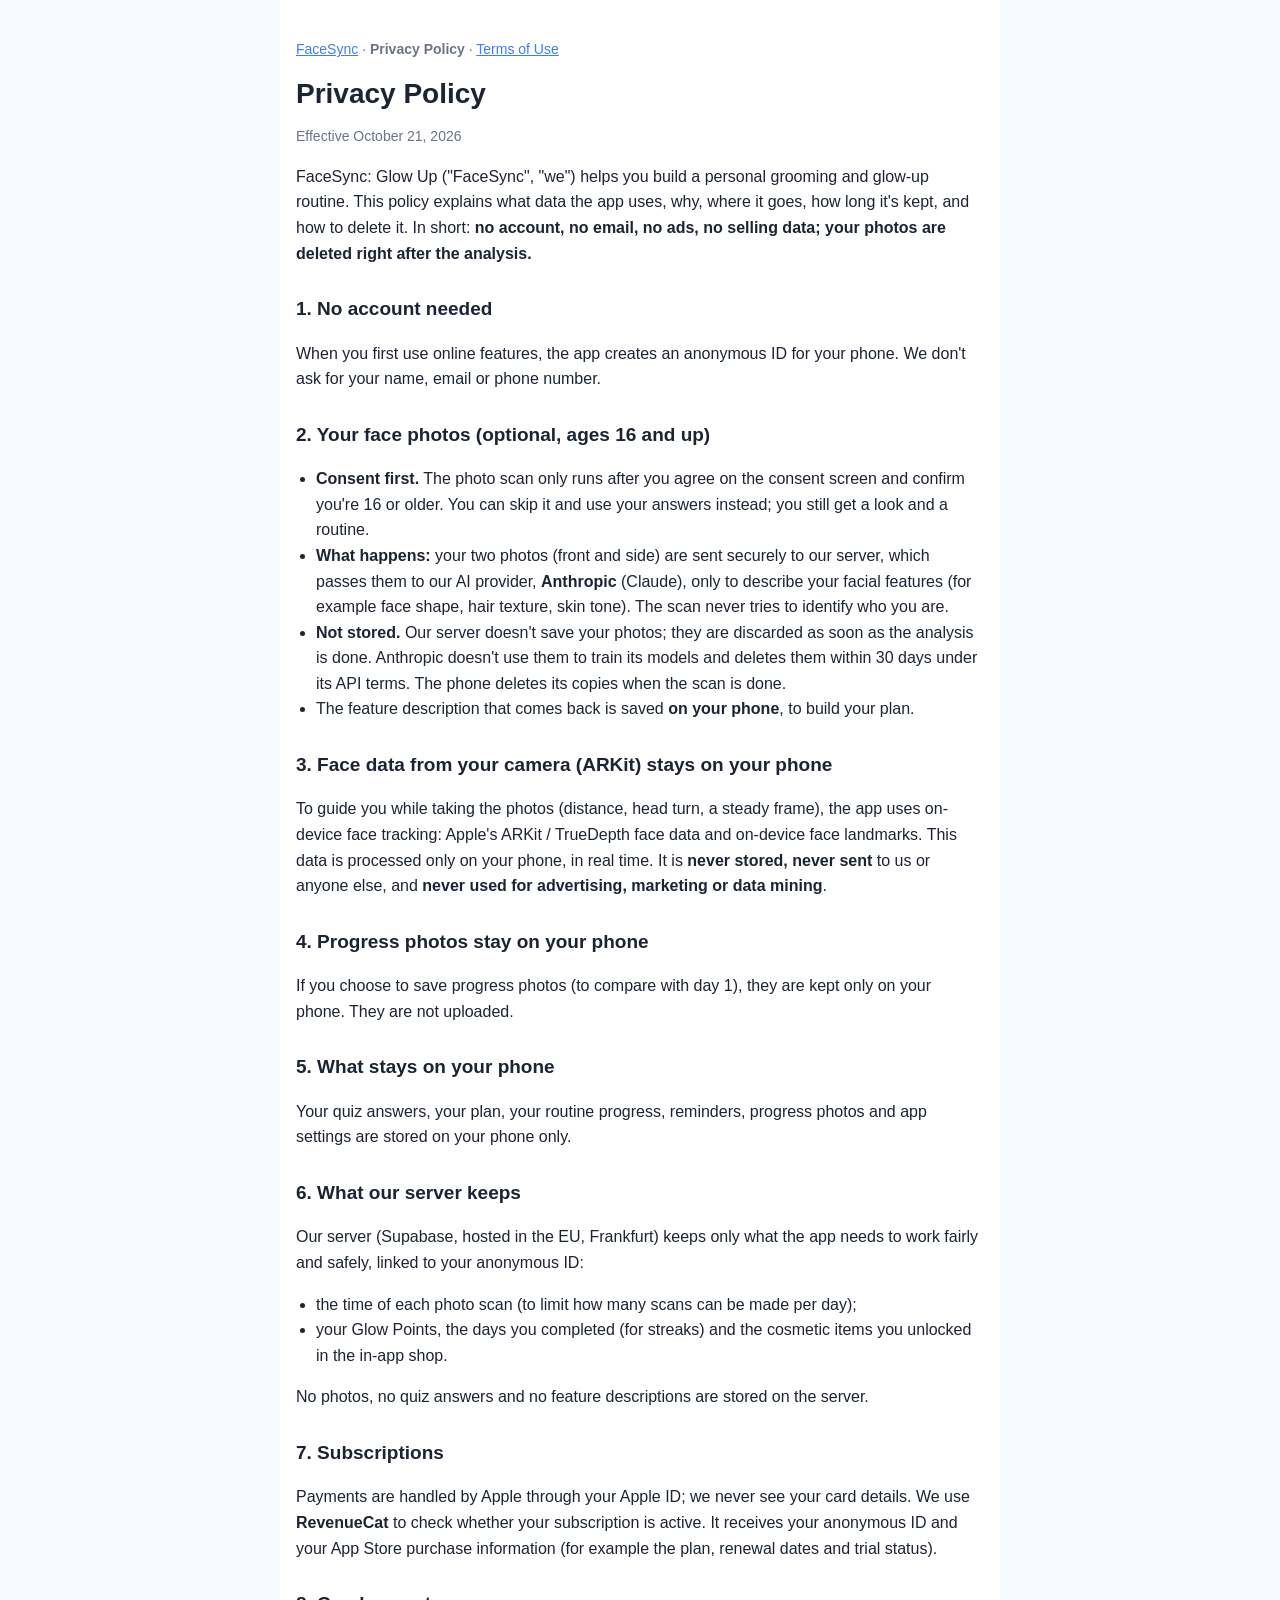
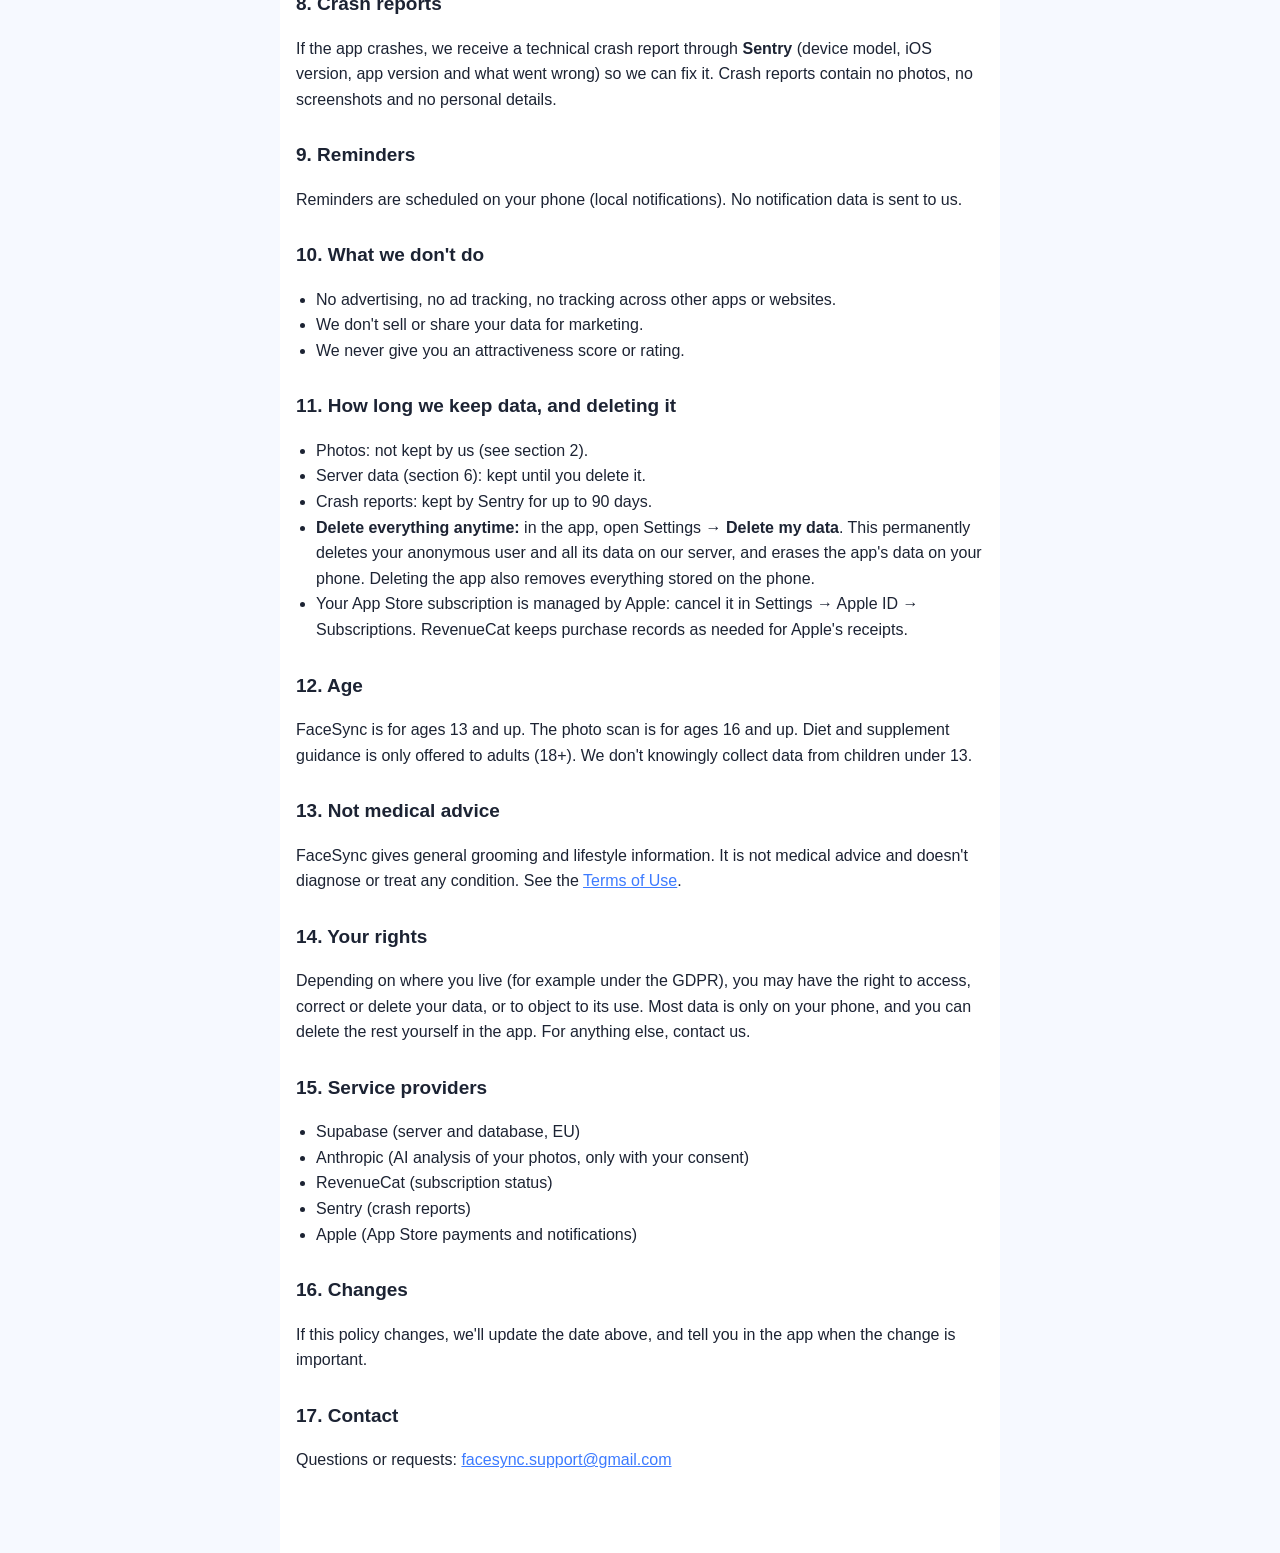
==== privacy.html @ 8e56dfd6 "FaceSync support, privacy policy and terms of use" ====
<!doctype html>
<html lang="en">
<head>
<meta charset="utf-8">
<meta name="viewport" content="width=device-width, initial-scale=1">
<title>FaceSync · Privacy Policy</title>
<link rel="stylesheet" href="style.css">
</head>
<body>
<main>
<p class="nav"><a href="index.html">FaceSync</a> · <strong>Privacy Policy</strong> · <a href="terms.html">Terms of Use</a></p>
<h1>Privacy Policy</h1>
<p class="meta">Effective October 21, 2026</p>

<p>FaceSync: Glow Up ("FaceSync", "we") helps you build a personal grooming and glow-up routine. This policy explains what data the app uses, why, where it goes, how long it's kept, and how to delete it. In short: <strong>no account, no email, no ads, no selling data; your photos are deleted right after the analysis.</strong></p>

<h2>1. No account needed</h2>
<p>When you first use online features, the app creates an anonymous ID for your phone. We don't ask for your name, email or phone number.</p>

<h2>2. Your face photos (optional, ages 16 and up)</h2>
<ul>
<li><strong>Consent first.</strong> The photo scan only runs after you agree on the consent screen and confirm you're 16 or older. You can skip it and use your answers instead; you still get a look and a routine.</li>
<li><strong>What happens:</strong> your two photos (front and side) are sent securely to our server, which passes them to our AI provider, <strong>Anthropic</strong> (Claude), only to describe your facial features (for example face shape, hair texture, skin tone). The scan never tries to identify who you are.</li>
<li><strong>Not stored.</strong> Our server doesn't save your photos; they are discarded as soon as the analysis is done. Anthropic doesn't use them to train its models and deletes them within 30 days under its API terms. The phone deletes its copies when the scan is done.</li>
<li>The feature description that comes back is saved <strong>on your phone</strong>, to build your plan.</li>
</ul>

<h2>3. Face data from your camera (ARKit) stays on your phone</h2>
<p>To guide you while taking the photos (distance, head turn, a steady frame), the app uses on-device face tracking: Apple's ARKit / TrueDepth face data and on-device face landmarks. This data is processed only on your phone, in real time. It is <strong>never stored, never sent</strong> to us or anyone else, and <strong>never used for advertising, marketing or data mining</strong>.</p>

<h2>4. Progress photos stay on your phone</h2>
<p>If you choose to save progress photos (to compare with day 1), they are kept only on your phone. They are not uploaded.</p>

<h2>5. What stays on your phone</h2>
<p>Your quiz answers, your plan, your routine progress, reminders, progress photos and app settings are stored on your phone only.</p>

<h2>6. What our server keeps</h2>
<p>Our server (Supabase, hosted in the EU, Frankfurt) keeps only what the app needs to work fairly and safely, linked to your anonymous ID:</p>
<ul>
<li>the time of each photo scan (to limit how many scans can be made per day);</li>
<li>your Glow Points, the days you completed (for streaks) and the cosmetic items you unlocked in the in-app shop.</li>
</ul>
<p>No photos, no quiz answers and no feature descriptions are stored on the server.</p>

<h2>7. Subscriptions</h2>
<p>Payments are handled by Apple through your Apple ID; we never see your card details. We use <strong>RevenueCat</strong> to check whether your subscription is active. It receives your anonymous ID and your App Store purchase information (for example the plan, renewal dates and trial status).</p>

<h2>8. Crash reports</h2>
<p>If the app crashes, we receive a technical crash report through <strong>Sentry</strong> (device model, iOS version, app version and what went wrong) so we can fix it. Crash reports contain no photos, no screenshots and no personal details.</p>

<h2>9. Reminders</h2>
<p>Reminders are scheduled on your phone (local notifications). No notification data is sent to us.</p>

<h2>10. What we don't do</h2>
<ul>
<li>No advertising, no ad tracking, no tracking across other apps or websites.</li>
<li>We don't sell or share your data for marketing.</li>
<li>We never give you an attractiveness score or rating.</li>
</ul>

<h2>11. How long we keep data, and deleting it</h2>
<ul>
<li>Photos: not kept by us (see section 2).</li>
<li>Server data (section 6): kept until you delete it.</li>
<li>Crash reports: kept by Sentry for up to 90 days.</li>
<li><strong>Delete everything anytime:</strong> in the app, open Settings → <strong>Delete my data</strong>. This permanently deletes your anonymous user and all its data on our server, and erases the app's data on your phone. Deleting the app also removes everything stored on the phone.</li>
<li>Your App Store subscription is managed by Apple: cancel it in Settings → Apple ID → Subscriptions. RevenueCat keeps purchase records as needed for Apple's receipts.</li>
</ul>

<h2>12. Age</h2>
<p>FaceSync is for ages 13 and up. The photo scan is for ages 16 and up. Diet and supplement guidance is only offered to adults (18+). We don't knowingly collect data from children under 13.</p>

<h2>13. Not medical advice</h2>
<p>FaceSync gives general grooming and lifestyle information. It is not medical advice and doesn't diagnose or treat any condition. See the <a href="terms.html">Terms of Use</a>.</p>

<h2>14. Your rights</h2>
<p>Depending on where you live (for example under the GDPR), you may have the right to access, correct or delete your data, or to object to its use. Most data is only on your phone, and you can delete the rest yourself in the app. For anything else, contact us.</p>

<h2>15. Service providers</h2>
<ul>
<li>Supabase (server and database, EU)</li>
<li>Anthropic (AI analysis of your photos, only with your consent)</li>
<li>RevenueCat (subscription status)</li>
<li>Sentry (crash reports)</li>
<li>Apple (App Store payments and notifications)</li>
</ul>

<h2>16. Changes</h2>
<p>If this policy changes, we'll update the date above, and tell you in the app when the change is important.</p>

<h2>17. Contact</h2>
<p>Questions or requests: <a href="mailto:facesync.support@gmail.com">facesync.support@gmail.com</a></p>
</main>
</body>
</html>
---- style.css ----
:root { --ink: #1c2333; --soft: #6b7385; --line: #e3e9f5; --link: #3d7bff; --bg: #f6f9ff; --card: #ffffff; }
@media (prefers-color-scheme: dark) { :root { --ink: #eef2fa; --soft: #9aa4b8; --line: #2a3344; --link: #7aa4ff; --bg: #0f1420; --card: #161d2c; } }
* { box-sizing: border-box; }
body { margin: 0; background: var(--bg); color: var(--ink); font: 16px/1.6 -apple-system, BlinkMacSystemFont, "Segoe UI", Roboto, sans-serif; }
main { max-width: 720px; margin: 0 auto; padding: 24px 16px 64px; background: var(--card); min-height: 100vh; }
h1 { font-size: 28px; line-height: 1.25; margin: 16px 0 4px; }
h2 { font-size: 19px; margin: 28px 0 6px; }
h3 { font-size: 16px; margin: 20px 0 2px; }
p, li { color: var(--ink); }
.meta, .nav { color: var(--soft); font-size: 14px; }
.contact { font-size: 19px; font-weight: 700; }
a { color: var(--link); }
ul { padding-left: 20px; }
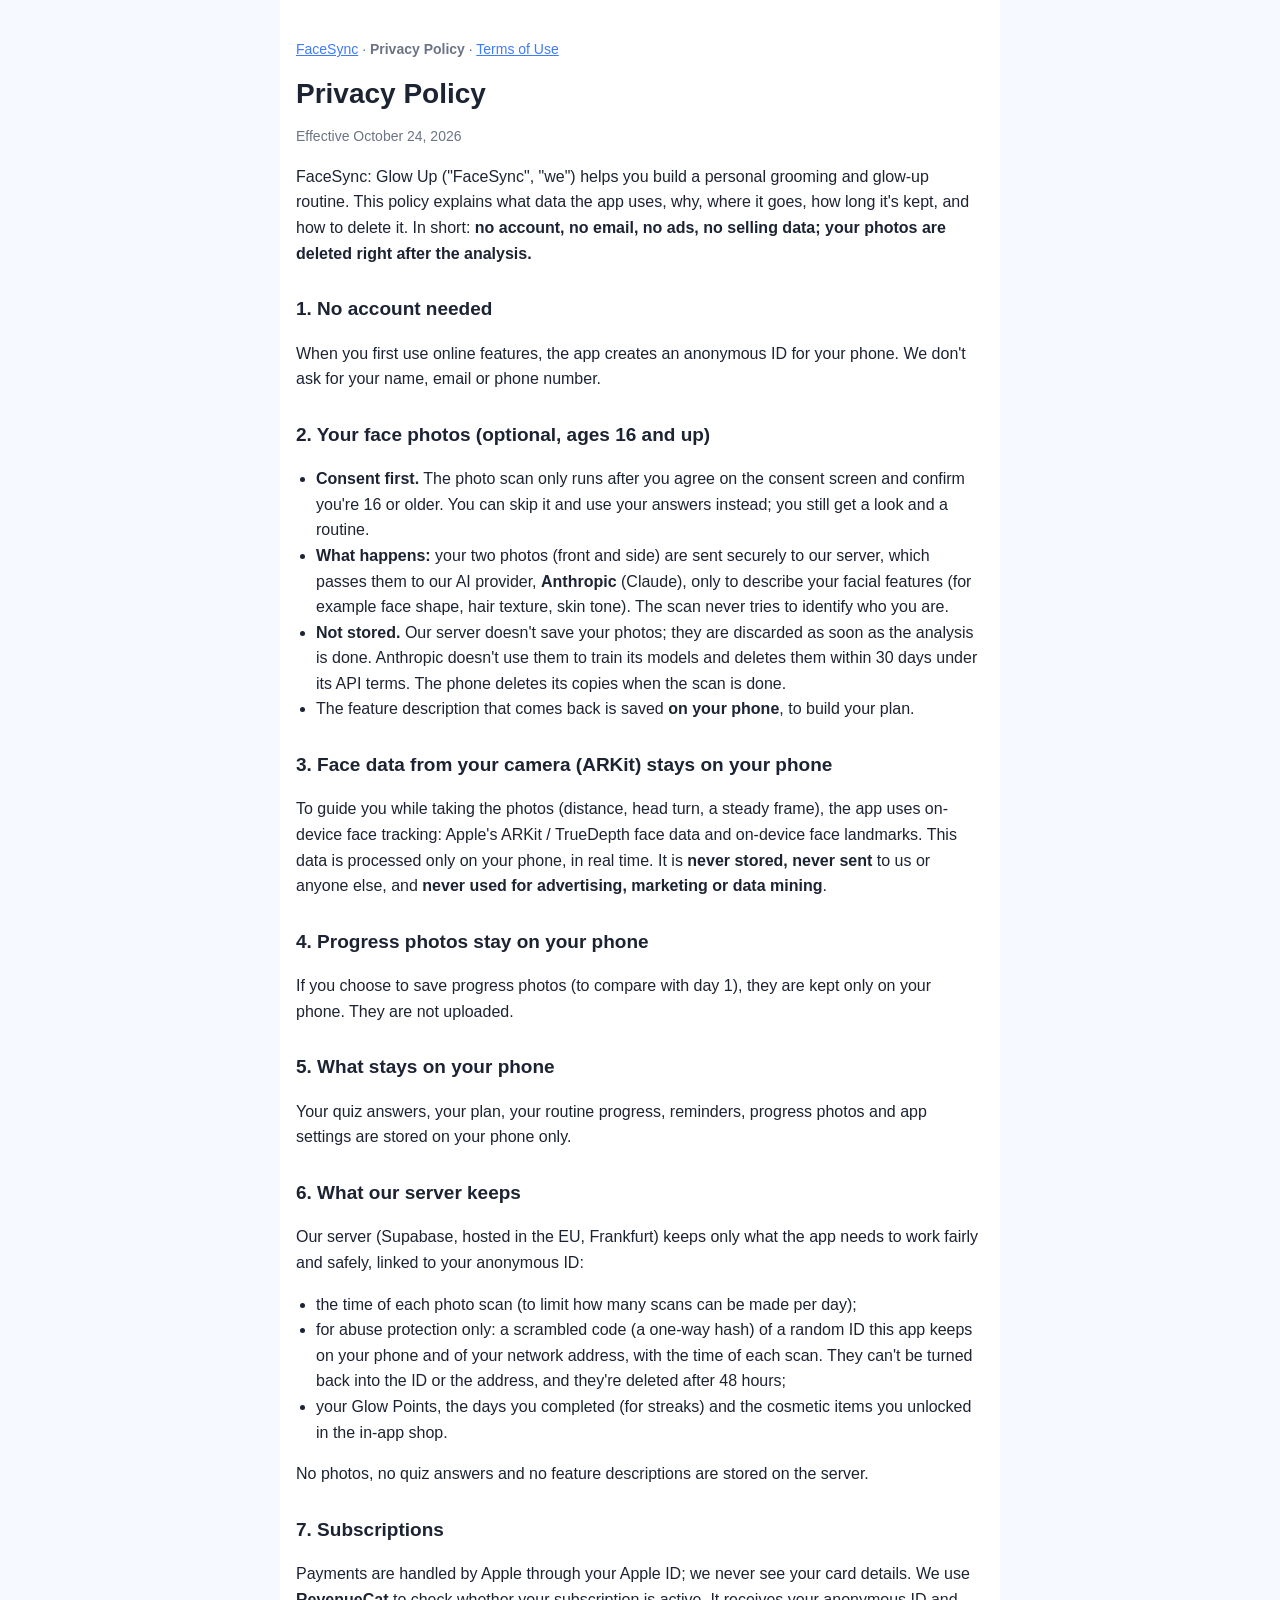
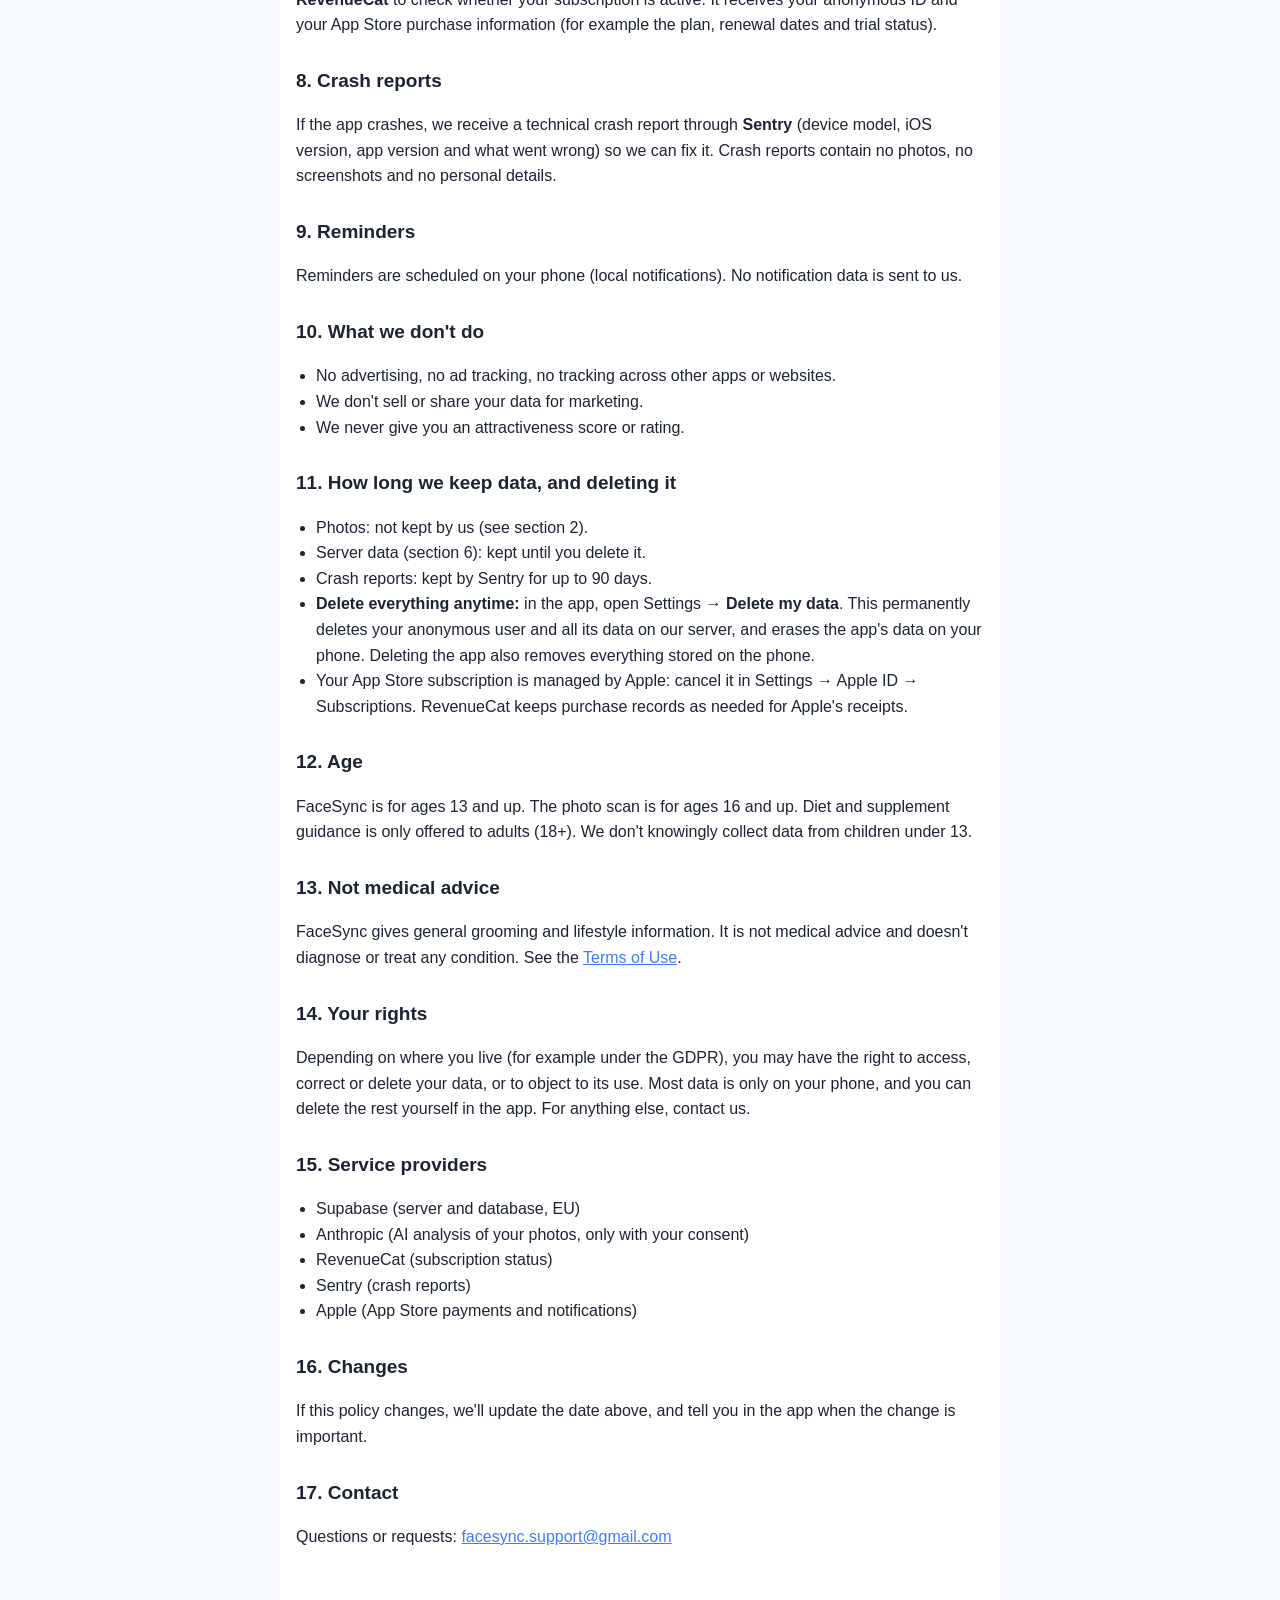
==== commit 10d3853e: "Privacy: hashed abuse-protection codes, kept 48 hours" ====
--- a/privacy.html
+++ b/privacy.html
@@ -10,7 +10,7 @@
 <main>
 <p class="nav"><a href="index.html">FaceSync</a> · <strong>Privacy Policy</strong> · <a href="terms.html">Terms of Use</a></p>
 <h1>Privacy Policy</h1>
-<p class="meta">Effective October 21, 2026</p>
+<p class="meta">Effective October 24, 2026</p>
 
 <p>FaceSync: Glow Up ("FaceSync", "we") helps you build a personal grooming and glow-up routine. This policy explains what data the app uses, why, where it goes, how long it's kept, and how to delete it. In short: <strong>no account, no email, no ads, no selling data; your photos are deleted right after the analysis.</strong></p>
 
@@ -38,6 +38,7 @@
 <p>Our server (Supabase, hosted in the EU, Frankfurt) keeps only what the app needs to work fairly and safely, linked to your anonymous ID:</p>
 <ul>
 <li>the time of each photo scan (to limit how many scans can be made per day);</li>
+<li>for abuse protection only: a scrambled code (a one-way hash) of a random ID this app keeps on your phone and of your network address, with the time of each scan. They can't be turned back into the ID or the address, and they're deleted after 48 hours;</li>
 <li>your Glow Points, the days you completed (for streaks) and the cosmetic items you unlocked in the in-app shop.</li>
 </ul>
 <p>No photos, no quiz answers and no feature descriptions are stored on the server.</p>
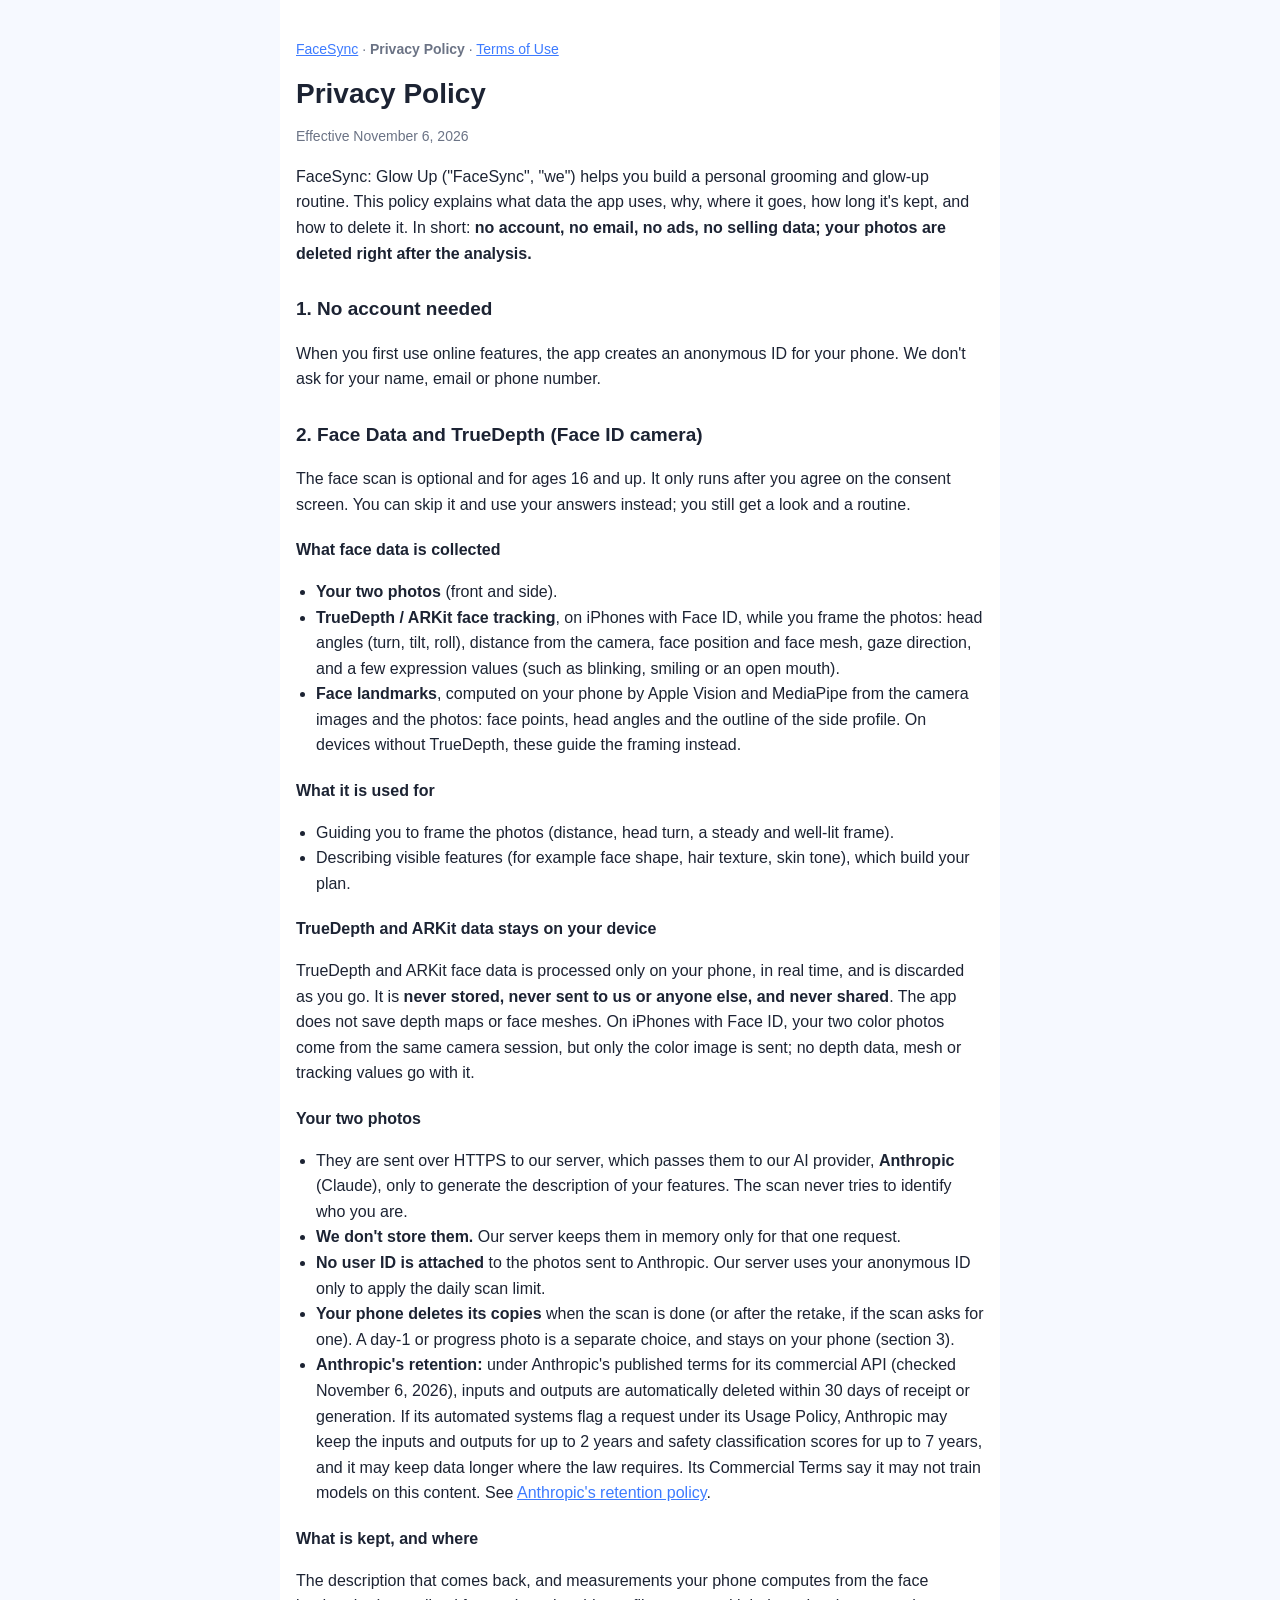
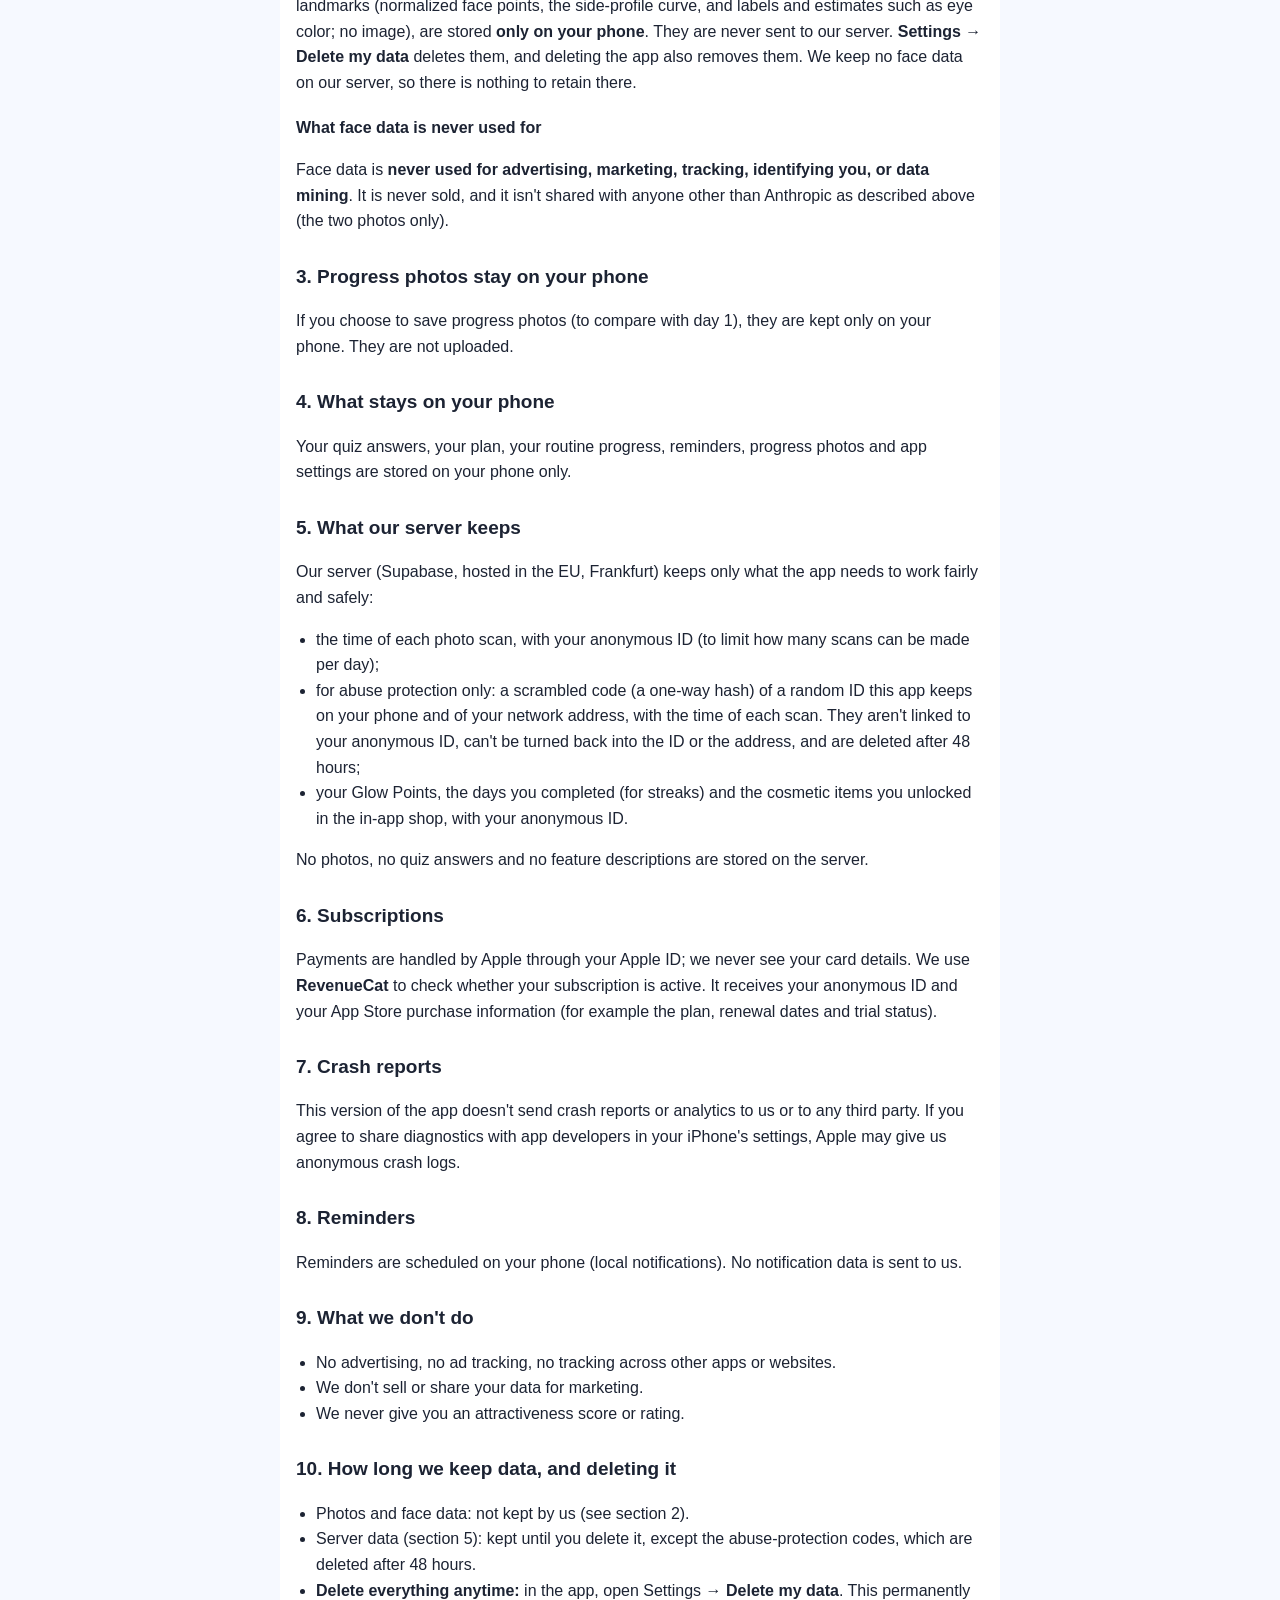
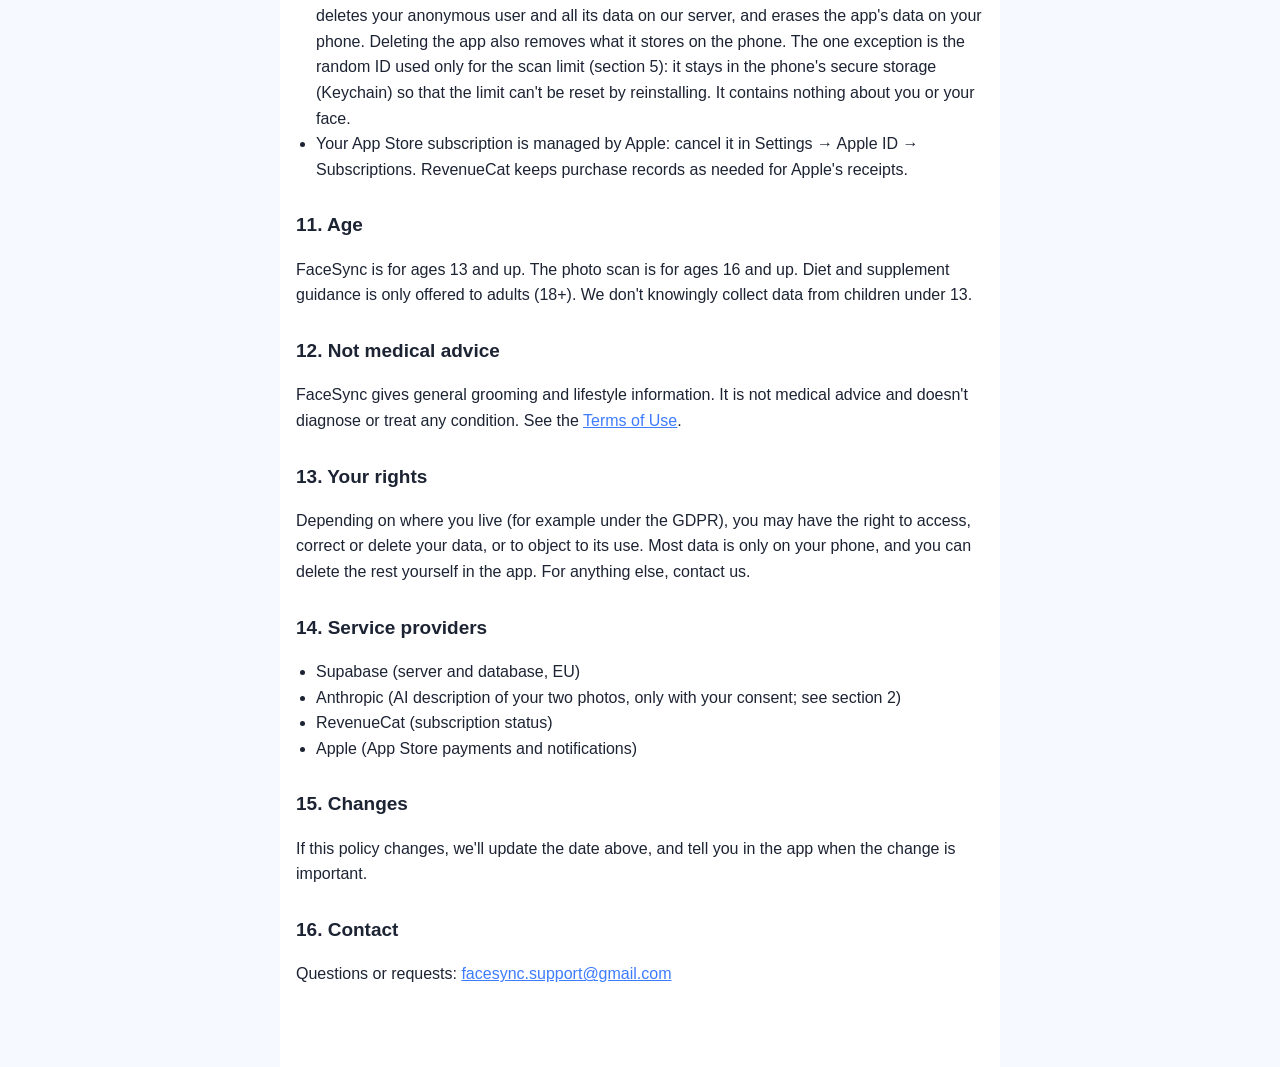
==== commit 598d8989: "Privacy: Face Data and TrueDepth section; no crash reports in this version; Anthropic retention chec" ====
--- a/privacy.html
+++ b/privacy.html
@@ -10,86 +10,107 @@
 <main>
 <p class="nav"><a href="index.html">FaceSync</a> · <strong>Privacy Policy</strong> · <a href="terms.html">Terms of Use</a></p>
 <h1>Privacy Policy</h1>
-<p class="meta">Effective October 24, 2026</p>
+<p class="meta">Effective November 6, 2026</p>
 
 <p>FaceSync: Glow Up ("FaceSync", "we") helps you build a personal grooming and glow-up routine. This policy explains what data the app uses, why, where it goes, how long it's kept, and how to delete it. In short: <strong>no account, no email, no ads, no selling data; your photos are deleted right after the analysis.</strong></p>
 
 <h2>1. No account needed</h2>
 <p>When you first use online features, the app creates an anonymous ID for your phone. We don't ask for your name, email or phone number.</p>
 
-<h2>2. Your face photos (optional, ages 16 and up)</h2>
+<h2 id="face-data">2. Face Data and TrueDepth (Face ID camera)</h2>
+<p>The face scan is optional and for ages 16 and up. It only runs after you agree on the consent screen. You can skip it and use your answers instead; you still get a look and a routine.</p>
+
+<h3>What face data is collected</h3>
 <ul>
-<li><strong>Consent first.</strong> The photo scan only runs after you agree on the consent screen and confirm you're 16 or older. You can skip it and use your answers instead; you still get a look and a routine.</li>
-<li><strong>What happens:</strong> your two photos (front and side) are sent securely to our server, which passes them to our AI provider, <strong>Anthropic</strong> (Claude), only to describe your facial features (for example face shape, hair texture, skin tone). The scan never tries to identify who you are.</li>
-<li><strong>Not stored.</strong> Our server doesn't save your photos; they are discarded as soon as the analysis is done. Anthropic doesn't use them to train its models and deletes them within 30 days under its API terms. The phone deletes its copies when the scan is done.</li>
-<li>The feature description that comes back is saved <strong>on your phone</strong>, to build your plan.</li>
+<li><strong>Your two photos</strong> (front and side).</li>
+<li><strong>TrueDepth / ARKit face tracking</strong>, on iPhones with Face ID, while you frame the photos: head angles (turn, tilt, roll), distance from the camera, face position and face mesh, gaze direction, and a few expression values (such as blinking, smiling or an open mouth).</li>
+<li><strong>Face landmarks</strong>, computed on your phone by Apple Vision and MediaPipe from the camera images and the photos: face points, head angles and the outline of the side profile. On devices without TrueDepth, these guide the framing instead.</li>
 </ul>
 
-<h2>3. Face data from your camera (ARKit) stays on your phone</h2>
-<p>To guide you while taking the photos (distance, head turn, a steady frame), the app uses on-device face tracking: Apple's ARKit / TrueDepth face data and on-device face landmarks. This data is processed only on your phone, in real time. It is <strong>never stored, never sent</strong> to us or anyone else, and <strong>never used for advertising, marketing or data mining</strong>.</p>
+<h3>What it is used for</h3>
+<ul>
+<li>Guiding you to frame the photos (distance, head turn, a steady and well-lit frame).</li>
+<li>Describing visible features (for example face shape, hair texture, skin tone), which build your plan.</li>
+</ul>
 
-<h2>4. Progress photos stay on your phone</h2>
+<h3>TrueDepth and ARKit data stays on your device</h3>
+<p>TrueDepth and ARKit face data is processed only on your phone, in real time, and is discarded as you go. It is <strong>never stored, never sent to us or anyone else, and never shared</strong>. The app does not save depth maps or face meshes. On iPhones with Face ID, your two color photos come from the same camera session, but only the color image is sent; no depth data, mesh or tracking values go with it.</p>
+
+<h3>Your two photos</h3>
+<ul>
+<li>They are sent over HTTPS to our server, which passes them to our AI provider, <strong>Anthropic</strong> (Claude), only to generate the description of your features. The scan never tries to identify who you are.</li>
+<li><strong>We don't store them.</strong> Our server keeps them in memory only for that one request.</li>
+<li><strong>No user ID is attached</strong> to the photos sent to Anthropic. Our server uses your anonymous ID only to apply the daily scan limit.</li>
+<li><strong>Your phone deletes its copies</strong> when the scan is done (or after the retake, if the scan asks for one). A day-1 or progress photo is a separate choice, and stays on your phone (section 3).</li>
+<li><strong>Anthropic's retention:</strong> under Anthropic's published terms for its commercial API (checked November 6, 2026), inputs and outputs are automatically deleted within 30 days of receipt or generation. If its automated systems flag a request under its Usage Policy, Anthropic may keep the inputs and outputs for up to 2 years and safety classification scores for up to 7 years, and it may keep data longer where the law requires. Its Commercial Terms say it may not train models on this content. See <a href="https://privacy.claude.com/en/articles/7996866-how-long-do-you-store-my-organization-s-data">Anthropic's retention policy</a>.</li>
+</ul>
+
+<h3>What is kept, and where</h3>
+<p>The description that comes back, and measurements your phone computes from the face landmarks (normalized face points, the side-profile curve, and labels and estimates such as eye color; no image), are stored <strong>only on your phone</strong>. They are never sent to our server. <strong>Settings → Delete my data</strong> deletes them, and deleting the app also removes them. We keep no face data on our server, so there is nothing to retain there.</p>
+
+<h3>What face data is never used for</h3>
+<p>Face data is <strong>never used for advertising, marketing, tracking, identifying you, or data mining</strong>. It is never sold, and it isn't shared with anyone other than Anthropic as described above (the two photos only).</p>
+
+<h2>3. Progress photos stay on your phone</h2>
 <p>If you choose to save progress photos (to compare with day 1), they are kept only on your phone. They are not uploaded.</p>
 
-<h2>5. What stays on your phone</h2>
+<h2>4. What stays on your phone</h2>
 <p>Your quiz answers, your plan, your routine progress, reminders, progress photos and app settings are stored on your phone only.</p>
 
-<h2>6. What our server keeps</h2>
-<p>Our server (Supabase, hosted in the EU, Frankfurt) keeps only what the app needs to work fairly and safely, linked to your anonymous ID:</p>
+<h2>5. What our server keeps</h2>
+<p>Our server (Supabase, hosted in the EU, Frankfurt) keeps only what the app needs to work fairly and safely:</p>
 <ul>
-<li>the time of each photo scan (to limit how many scans can be made per day);</li>
-<li>for abuse protection only: a scrambled code (a one-way hash) of a random ID this app keeps on your phone and of your network address, with the time of each scan. They can't be turned back into the ID or the address, and they're deleted after 48 hours;</li>
-<li>your Glow Points, the days you completed (for streaks) and the cosmetic items you unlocked in the in-app shop.</li>
+<li>the time of each photo scan, with your anonymous ID (to limit how many scans can be made per day);</li>
+<li>for abuse protection only: a scrambled code (a one-way hash) of a random ID this app keeps on your phone and of your network address, with the time of each scan. They aren't linked to your anonymous ID, can't be turned back into the ID or the address, and are deleted after 48 hours;</li>
+<li>your Glow Points, the days you completed (for streaks) and the cosmetic items you unlocked in the in-app shop, with your anonymous ID.</li>
 </ul>
 <p>No photos, no quiz answers and no feature descriptions are stored on the server.</p>
 
-<h2>7. Subscriptions</h2>
+<h2>6. Subscriptions</h2>
 <p>Payments are handled by Apple through your Apple ID; we never see your card details. We use <strong>RevenueCat</strong> to check whether your subscription is active. It receives your anonymous ID and your App Store purchase information (for example the plan, renewal dates and trial status).</p>
 
-<h2>8. Crash reports</h2>
-<p>If the app crashes, we receive a technical crash report through <strong>Sentry</strong> (device model, iOS version, app version and what went wrong) so we can fix it. Crash reports contain no photos, no screenshots and no personal details.</p>
+<h2>7. Crash reports</h2>
+<p>This version of the app doesn't send crash reports or analytics to us or to any third party. If you agree to share diagnostics with app developers in your iPhone's settings, Apple may give us anonymous crash logs.</p>
 
-<h2>9. Reminders</h2>
+<h2>8. Reminders</h2>
 <p>Reminders are scheduled on your phone (local notifications). No notification data is sent to us.</p>
 
-<h2>10. What we don't do</h2>
+<h2>9. What we don't do</h2>
 <ul>
 <li>No advertising, no ad tracking, no tracking across other apps or websites.</li>
 <li>We don't sell or share your data for marketing.</li>
 <li>We never give you an attractiveness score or rating.</li>
 </ul>
 
-<h2>11. How long we keep data, and deleting it</h2>
+<h2>10. How long we keep data, and deleting it</h2>
 <ul>
-<li>Photos: not kept by us (see section 2).</li>
-<li>Server data (section 6): kept until you delete it.</li>
-<li>Crash reports: kept by Sentry for up to 90 days.</li>
-<li><strong>Delete everything anytime:</strong> in the app, open Settings → <strong>Delete my data</strong>. This permanently deletes your anonymous user and all its data on our server, and erases the app's data on your phone. Deleting the app also removes everything stored on the phone.</li>
+<li>Photos and face data: not kept by us (see section 2).</li>
+<li>Server data (section 5): kept until you delete it, except the abuse-protection codes, which are deleted after 48 hours.</li>
+<li><strong>Delete everything anytime:</strong> in the app, open Settings → <strong>Delete my data</strong>. This permanently deletes your anonymous user and all its data on our server, and erases the app's data on your phone. Deleting the app also removes what it stores on the phone. The one exception is the random ID used only for the scan limit (section 5): it stays in the phone's secure storage (Keychain) so that the limit can't be reset by reinstalling. It contains nothing about you or your face.</li>
 <li>Your App Store subscription is managed by Apple: cancel it in Settings → Apple ID → Subscriptions. RevenueCat keeps purchase records as needed for Apple's receipts.</li>
 </ul>
 
-<h2>12. Age</h2>
+<h2>11. Age</h2>
 <p>FaceSync is for ages 13 and up. The photo scan is for ages 16 and up. Diet and supplement guidance is only offered to adults (18+). We don't knowingly collect data from children under 13.</p>
 
-<h2>13. Not medical advice</h2>
+<h2>12. Not medical advice</h2>
 <p>FaceSync gives general grooming and lifestyle information. It is not medical advice and doesn't diagnose or treat any condition. See the <a href="terms.html">Terms of Use</a>.</p>
 
-<h2>14. Your rights</h2>
+<h2>13. Your rights</h2>
 <p>Depending on where you live (for example under the GDPR), you may have the right to access, correct or delete your data, or to object to its use. Most data is only on your phone, and you can delete the rest yourself in the app. For anything else, contact us.</p>
 
-<h2>15. Service providers</h2>
+<h2>14. Service providers</h2>
 <ul>
 <li>Supabase (server and database, EU)</li>
-<li>Anthropic (AI analysis of your photos, only with your consent)</li>
+<li>Anthropic (AI description of your two photos, only with your consent; see section 2)</li>
 <li>RevenueCat (subscription status)</li>
-<li>Sentry (crash reports)</li>
 <li>Apple (App Store payments and notifications)</li>
 </ul>
 
-<h2>16. Changes</h2>
+<h2>15. Changes</h2>
 <p>If this policy changes, we'll update the date above, and tell you in the app when the change is important.</p>
 
-<h2>17. Contact</h2>
+<h2>16. Contact</h2>
 <p>Questions or requests: <a href="mailto:facesync.support@gmail.com">facesync.support@gmail.com</a></p>
 </main>
 </body>
